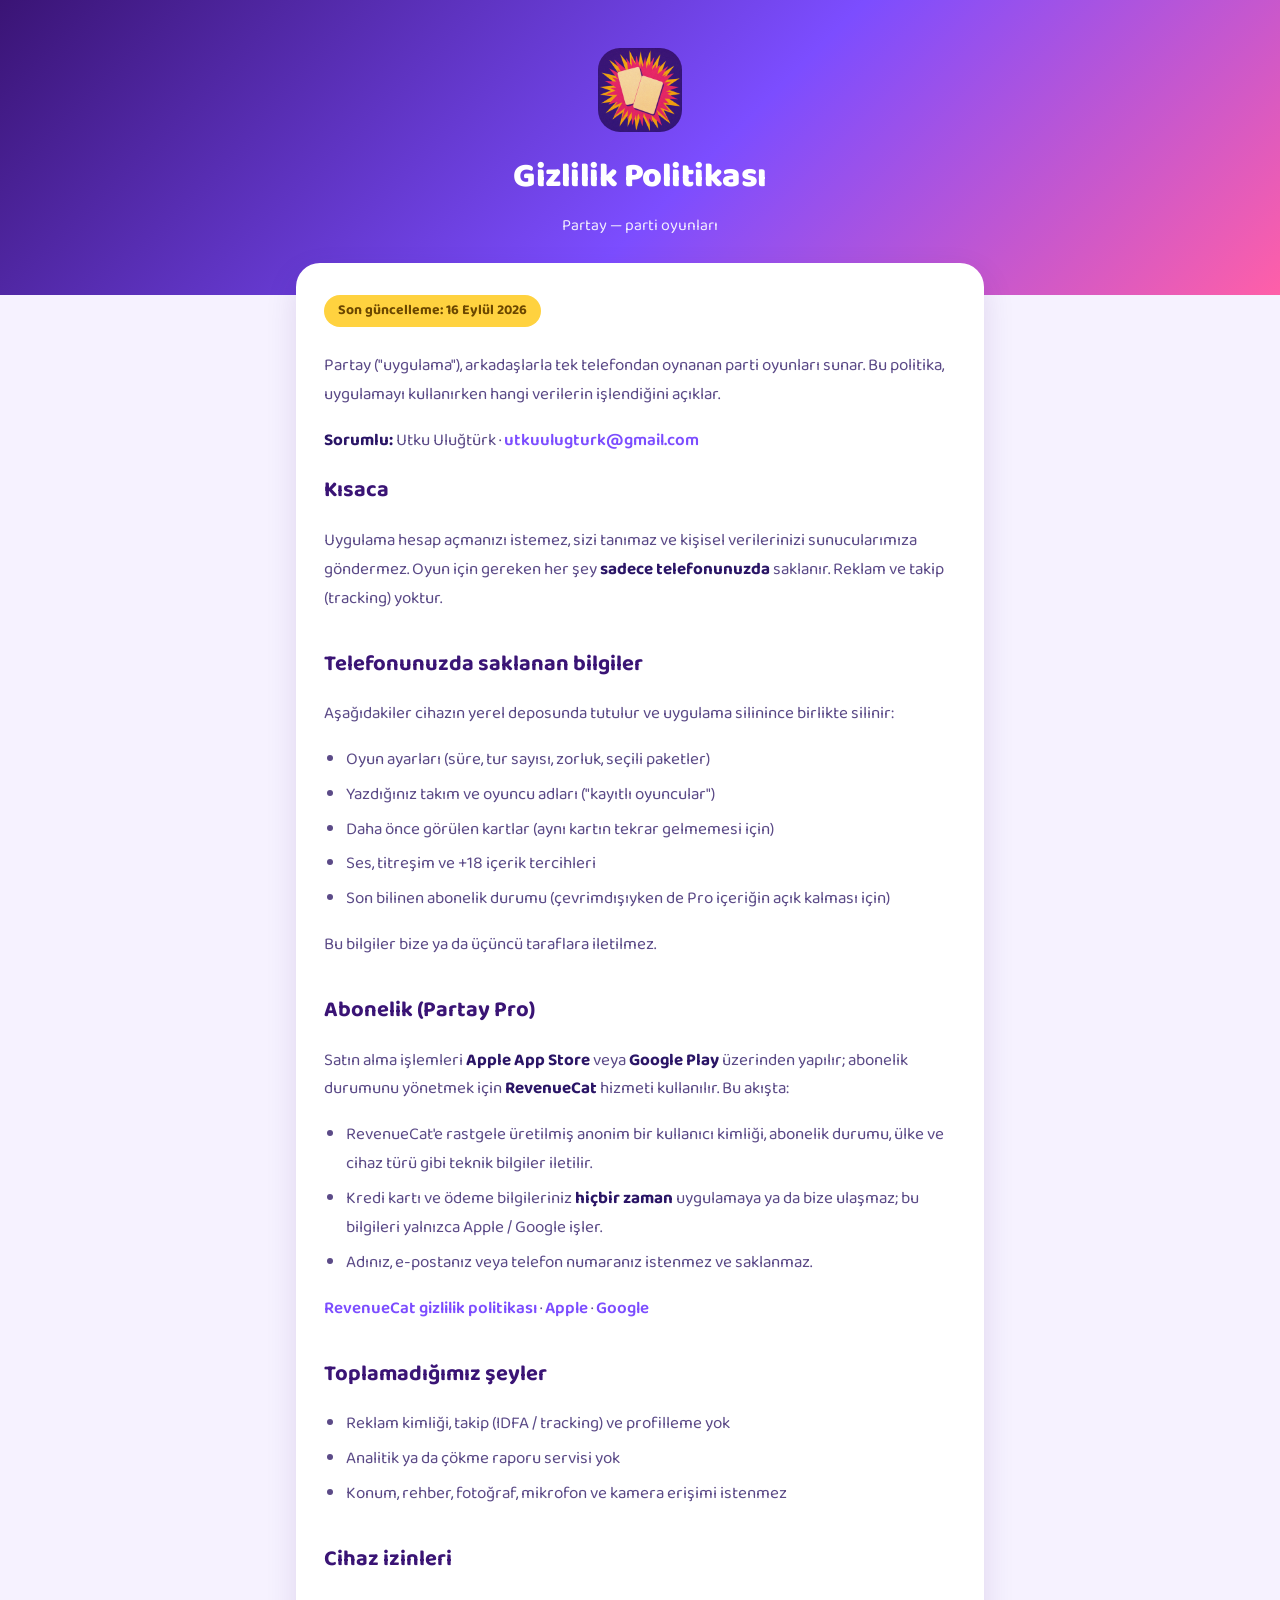
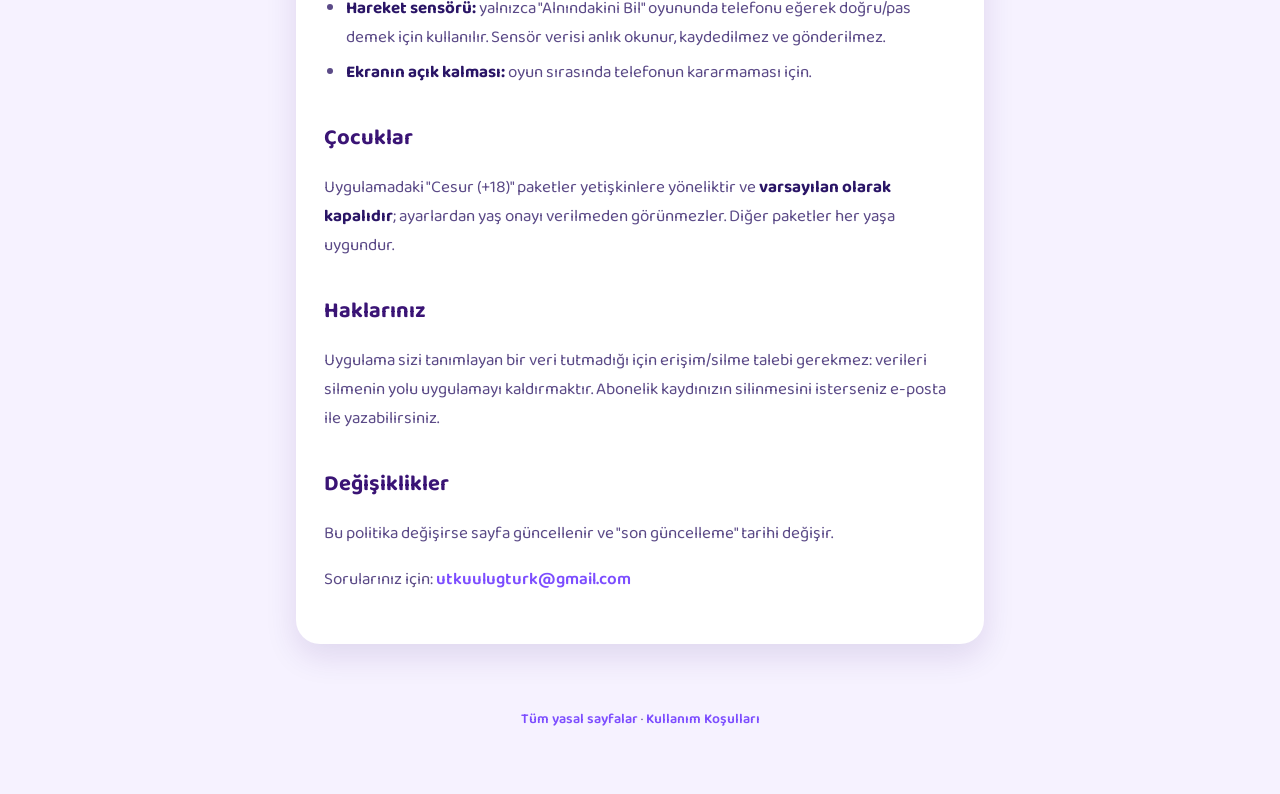
==== partay/privacy.html @ 954228de "Partay yasal sayfaları: gizlilik politikası ve kullanım koşulları" ====
<!DOCTYPE html>
<html lang="tr">
<head>
<meta charset="utf-8">
<meta name="viewport" content="width=device-width, initial-scale=1">
<title>Partay — Gizlilik Politikası</title>
<link rel="preconnect" href="https://fonts.googleapis.com">
<link rel="preconnect" href="https://fonts.gstatic.com" crossorigin>
<link href="https://fonts.googleapis.com/css2?family=Baloo+2:wght@400;600;800&display=swap" rel="stylesheet">
<link rel="stylesheet" href="../style.css">
</head>
<body>
<header>
  <img class="logo" src="../partay/logo.png" alt="Partay">
  <h1>Gizlilik Politikası</h1>
  <p>Partay — parti oyunları</p>
</header>

<main>
<article>
  <span class="updated">Son güncelleme: 16 Eylül 2026</span>

  <p>Partay ("uygulama"), arkadaşlarla tek telefondan oynanan parti oyunları sunar. Bu politika,
  uygulamayı kullanırken hangi verilerin işlendiğini açıklar.</p>
  <p><strong>Sorumlu:</strong> Utku Uluğtürk · <a href="mailto:utkuulugturk@gmail.com">utkuulugturk@gmail.com</a></p>

  <h2>Kısaca</h2>
  <p>Uygulama hesap açmanızı istemez, sizi tanımaz ve kişisel verilerinizi sunucularımıza göndermez.
  Oyun için gereken her şey <strong>sadece telefonunuzda</strong> saklanır. Reklam ve takip (tracking) yoktur.</p>

  <h2>Telefonunuzda saklanan bilgiler</h2>
  <p>Aşağıdakiler cihazın yerel deposunda tutulur ve uygulama silinince birlikte silinir:</p>
  <ul>
    <li>Oyun ayarları (süre, tur sayısı, zorluk, seçili paketler)</li>
    <li>Yazdığınız takım ve oyuncu adları ("kayıtlı oyuncular")</li>
    <li>Daha önce görülen kartlar (aynı kartın tekrar gelmemesi için)</li>
    <li>Ses, titreşim ve +18 içerik tercihleri</li>
    <li>Son bilinen abonelik durumu (çevrimdışıyken de Pro içeriğin açık kalması için)</li>
  </ul>
  <p>Bu bilgiler bize ya da üçüncü taraflara iletilmez.</p>

  <h2>Abonelik (Partay Pro)</h2>
  <p>Satın alma işlemleri <strong>Apple App Store</strong> veya <strong>Google Play</strong> üzerinden yapılır;
  abonelik durumunu yönetmek için <strong>RevenueCat</strong> hizmeti kullanılır. Bu akışta:</p>
  <ul>
    <li>RevenueCat'e rastgele üretilmiş anonim bir kullanıcı kimliği, abonelik durumu, ülke ve cihaz türü gibi teknik bilgiler iletilir.</li>
    <li>Kredi kartı ve ödeme bilgileriniz <strong>hiçbir zaman</strong> uygulamaya ya da bize ulaşmaz; bu bilgileri yalnızca Apple / Google işler.</li>
    <li>Adınız, e-postanız veya telefon numaranız istenmez ve saklanmaz.</li>
  </ul>
  <p>
    <a href="https://www.revenuecat.com/privacy">RevenueCat gizlilik politikası</a> ·
    <a href="https://www.apple.com/legal/privacy">Apple</a> ·
    <a href="https://policies.google.com/privacy">Google</a>
  </p>

  <h2>Toplamadığımız şeyler</h2>
  <ul>
    <li>Reklam kimliği, takip (IDFA / tracking) ve profilleme yok</li>
    <li>Analitik ya da çökme raporu servisi yok</li>
    <li>Konum, rehber, fotoğraf, mikrofon ve kamera erişimi istenmez</li>
  </ul>

  <h2>Cihaz izinleri</h2>
  <ul>
    <li><strong>Hareket sensörü:</strong> yalnızca "Alnındakini Bil" oyununda telefonu eğerek doğru/pas demek için
    kullanılır. Sensör verisi anlık okunur, kaydedilmez ve gönderilmez.</li>
    <li><strong>Ekranın açık kalması:</strong> oyun sırasında telefonun kararmaması için.</li>
  </ul>

  <h2>Çocuklar</h2>
  <p>Uygulamadaki "Cesur (+18)" paketler yetişkinlere yöneliktir ve <strong>varsayılan olarak kapalıdır</strong>;
  ayarlardan yaş onayı verilmeden görünmezler. Diğer paketler her yaşa uygundur.</p>

  <h2>Haklarınız</h2>
  <p>Uygulama sizi tanımlayan bir veri tutmadığı için erişim/silme talebi gerekmez: verileri silmenin yolu
  uygulamayı kaldırmaktır. Abonelik kaydınızın silinmesini isterseniz e-posta ile yazabilirsiniz.</p>

  <h2>Değişiklikler</h2>
  <p>Bu politika değişirse sayfa güncellenir ve "son güncelleme" tarihi değişir.</p>

  <p>Sorularınız için: <a href="mailto:utkuulugturk@gmail.com">utkuulugturk@gmail.com</a></p>
</article>
</main>

<footer>
  <p><a href="../index.html">Tüm yasal sayfalar</a> · <a href="terms.html">Kullanım Koşulları</a></p>
</footer>
</body>
</html>
---- style.css ----
/* Partay yasal sayfaları — uygulamanın "Mor Parti" temasıyla aynı dil. */
:root {
  --violet: #3a1475;
  --violet-soft: #7c4dff;
  --pink: #ff5fa8;
  --yellow: #ffd23f;
  --ink: #2a1566;
  --ink-soft: #5b4a87;
  --surface: #ffffff;
  --page: #f6f2ff;
}

* { box-sizing: border-box; }

body {
  margin: 0;
  background: var(--page);
  color: var(--ink);
  font-family: "Baloo 2", -apple-system, BlinkMacSystemFont, "Segoe UI", sans-serif;
  font-size: 17px;
  line-height: 1.7;
}

header {
  background: linear-gradient(135deg, var(--violet) 0%, var(--violet-soft) 55%, var(--pink) 100%);
  color: #fff;
  padding: 48px 20px 56px;
  text-align: center;
}

header .logo {
  width: 84px;
  height: 84px;
  border-radius: 22px;
  display: block;
  margin: 0 auto 16px;
}

header h1 { margin: 0; font-size: 34px; font-weight: 800; letter-spacing: -0.5px; }
header p { margin: 6px 0 0; opacity: 0.9; font-size: 16px; }

main {
  max-width: 720px;
  margin: -32px auto 64px;
  padding: 0 16px;
}

article {
  background: var(--surface);
  border-radius: 24px;
  padding: 32px 28px;
  box-shadow: 0 12px 32px rgba(58, 20, 117, 0.12);
}

article h2 {
  font-size: 22px;
  margin: 32px 0 8px;
  color: var(--violet);
}

article h2:first-of-type { margin-top: 8px; }

article p, article li { color: var(--ink-soft); }
article strong { color: var(--ink); }
article ul { padding-left: 22px; }
article li { margin-bottom: 6px; }

a { color: var(--violet-soft); text-decoration: none; font-weight: 600; }
a:hover { text-decoration: underline; }

.updated {
  display: inline-block;
  background: var(--yellow);
  color: #6b4700;
  font-weight: 700;
  font-size: 14px;
  border-radius: 999px;
  padding: 4px 14px;
  margin-bottom: 8px;
}

.cards { display: grid; gap: 14px; margin-top: 8px; }

.card {
  display: block;
  background: var(--surface);
  border-radius: 18px;
  padding: 18px 20px;
  box-shadow: 0 8px 20px rgba(58, 20, 117, 0.1);
  color: var(--ink);
}

.card span { display: block; color: var(--ink-soft); font-size: 15px; font-weight: 400; }

footer {
  text-align: center;
  color: var(--ink-soft);
  font-size: 14px;
  padding: 0 20px 48px;
}

@media (max-width: 480px) {
  body { font-size: 16px; }
  article { padding: 24px 18px; border-radius: 20px; }
  header { padding: 36px 16px 48px; }
  header h1 { font-size: 28px; }
}
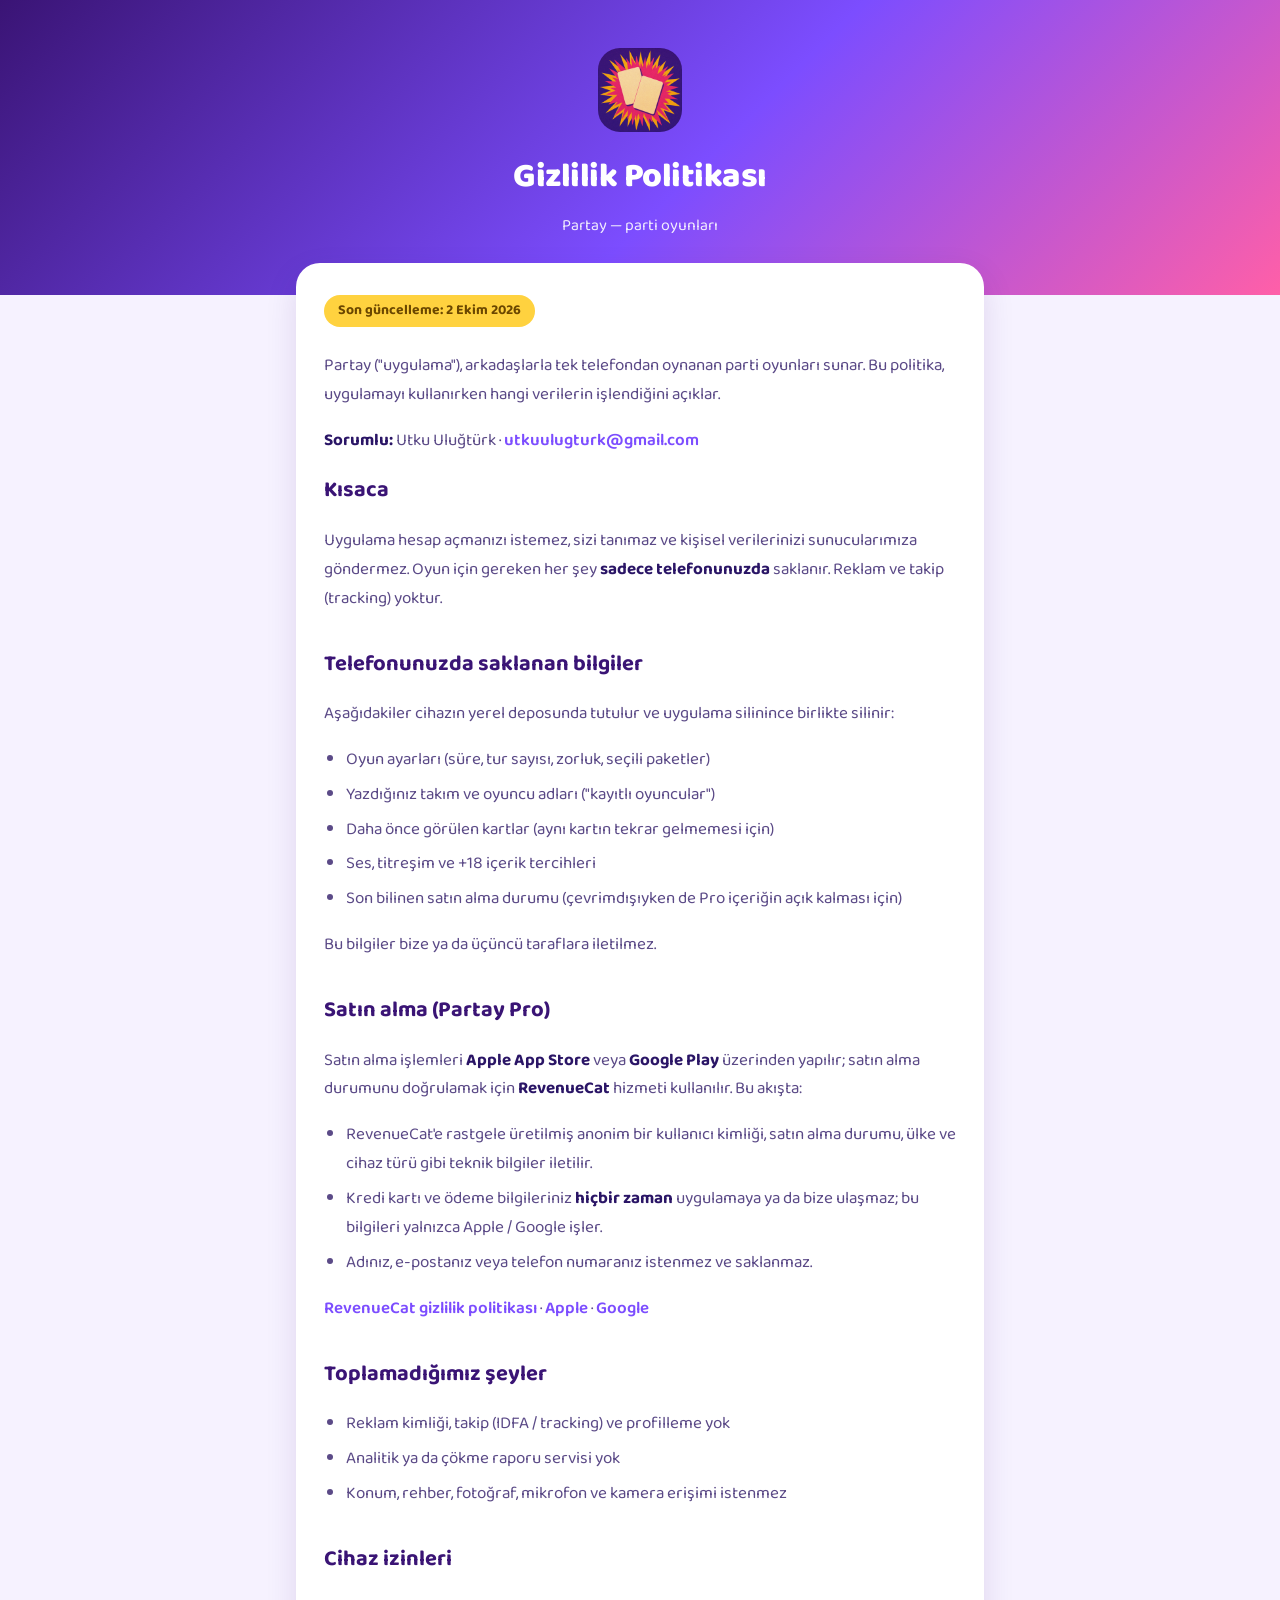
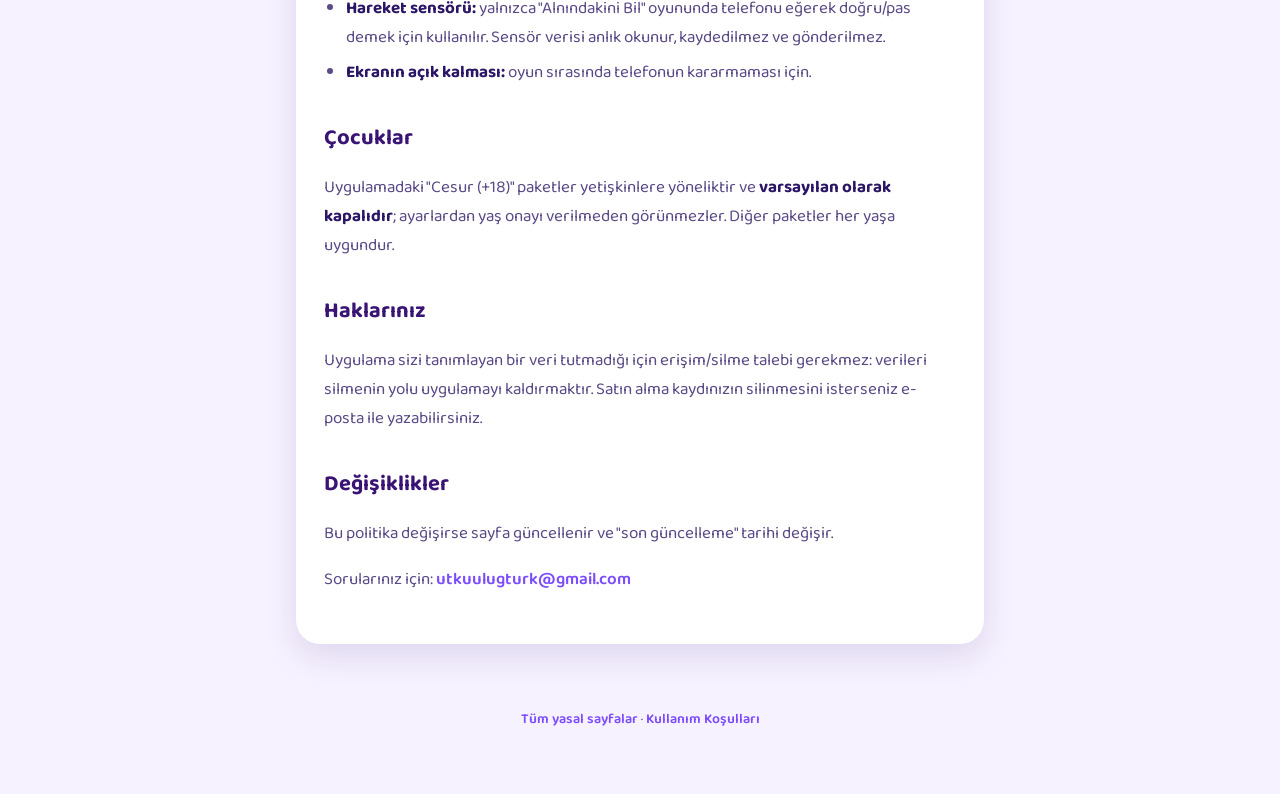
==== commit aef1a721: "Partay: tek seferlik satın alıma göre koşullar ve gizlilik" ====
--- a/partay/privacy.html
+++ b/partay/privacy.html
@@ -18,7 +18,7 @@
 
 <main>
 <article>
-  <span class="updated">Son güncelleme: 16 Eylül 2026</span>
+  <span class="updated">Son güncelleme: 2 Ekim 2026</span>
 
   <p>Partay ("uygulama"), arkadaşlarla tek telefondan oynanan parti oyunları sunar. Bu politika,
   uygulamayı kullanırken hangi verilerin işlendiğini açıklar.</p>
@@ -35,15 +35,15 @@
     <li>Yazdığınız takım ve oyuncu adları ("kayıtlı oyuncular")</li>
     <li>Daha önce görülen kartlar (aynı kartın tekrar gelmemesi için)</li>
     <li>Ses, titreşim ve +18 içerik tercihleri</li>
-    <li>Son bilinen abonelik durumu (çevrimdışıyken de Pro içeriğin açık kalması için)</li>
+    <li>Son bilinen satın alma durumu (çevrimdışıyken de Pro içeriğin açık kalması için)</li>
   </ul>
   <p>Bu bilgiler bize ya da üçüncü taraflara iletilmez.</p>
 
-  <h2>Abonelik (Partay Pro)</h2>
+  <h2>Satın alma (Partay Pro)</h2>
   <p>Satın alma işlemleri <strong>Apple App Store</strong> veya <strong>Google Play</strong> üzerinden yapılır;
-  abonelik durumunu yönetmek için <strong>RevenueCat</strong> hizmeti kullanılır. Bu akışta:</p>
+  satın alma durumunu doğrulamak için <strong>RevenueCat</strong> hizmeti kullanılır. Bu akışta:</p>
   <ul>
-    <li>RevenueCat'e rastgele üretilmiş anonim bir kullanıcı kimliği, abonelik durumu, ülke ve cihaz türü gibi teknik bilgiler iletilir.</li>
+    <li>RevenueCat'e rastgele üretilmiş anonim bir kullanıcı kimliği, satın alma durumu, ülke ve cihaz türü gibi teknik bilgiler iletilir.</li>
     <li>Kredi kartı ve ödeme bilgileriniz <strong>hiçbir zaman</strong> uygulamaya ya da bize ulaşmaz; bu bilgileri yalnızca Apple / Google işler.</li>
     <li>Adınız, e-postanız veya telefon numaranız istenmez ve saklanmaz.</li>
   </ul>
@@ -73,7 +73,7 @@
 
   <h2>Haklarınız</h2>
   <p>Uygulama sizi tanımlayan bir veri tutmadığı için erişim/silme talebi gerekmez: verileri silmenin yolu
-  uygulamayı kaldırmaktır. Abonelik kaydınızın silinmesini isterseniz e-posta ile yazabilirsiniz.</p>
+  uygulamayı kaldırmaktır. Satın alma kaydınızın silinmesini isterseniz e-posta ile yazabilirsiniz.</p>
 
   <h2>Değişiklikler</h2>
   <p>Bu politika değişirse sayfa güncellenir ve "son güncelleme" tarihi değişir.</p>
